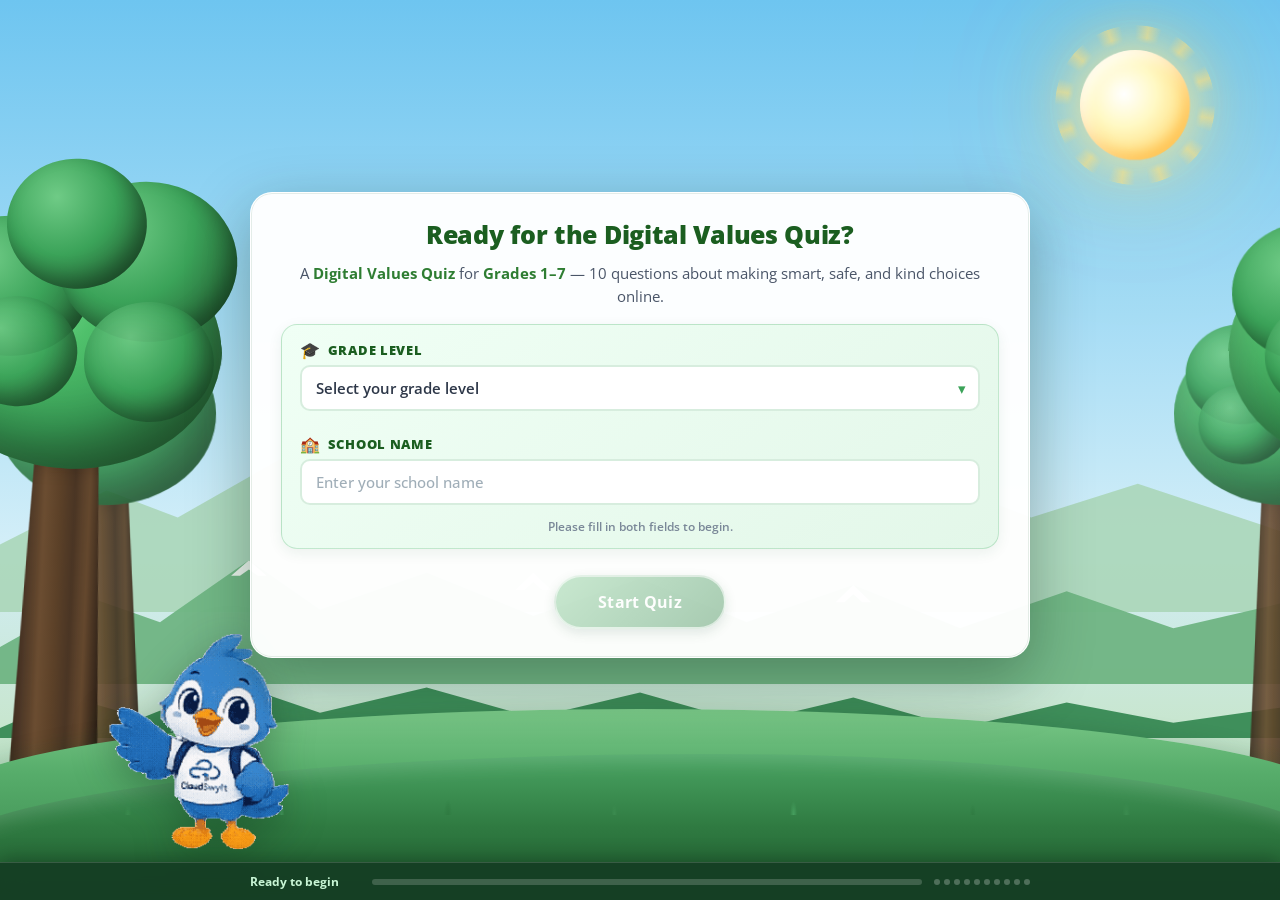
==== index.html @ fed589c4 "Add files via upload" ====
<!DOCTYPE html>
<html lang="en">
<head>
  <meta charset="UTF-8">
  <meta name="viewport" content="width=device-width, initial-scale=1.0">
  <title>Digital Values Quiz · Loading…</title>

  <!-- Instant redirect via meta refresh (works even if JS is disabled) -->
  <meta http-equiv="refresh" content="0; url=./assessment/assessment.html">

  <!-- Fallback: instantly replace the URL with JS (no history entry) -->
  <script>
    window.location.replace('./assessment/assessment.html');
  </script>

  <style>
    html, body {
      margin: 0;
      padding: 0;
      height: 100%;
      background: linear-gradient(180deg,
        #6ec5f0 0%,
        #a5dcf5 35%,
        #d2eef8 60%,
        #c8e6d0 80%,
        #8fc99a 100%);
      font-family: 'Open Sans', -apple-system, BlinkMacSystemFont, 'Segoe UI', Roboto, sans-serif;
      display: flex;
      align-items: center;
      justify-content: center;
      color: #1B5E20;
    }

    .loading-box {
      text-align: center;
      padding: 24px 32px;
      background: rgba(255, 255, 255, 0.9);
      border-radius: 20px;
      box-shadow: 0 12px 36px rgba(20, 60, 30, 0.25);
    }

    .loading-box h1 {
      font-size: 1.1rem;
      font-weight: 700;
      margin-bottom: 8px;
    }

    .loading-box p {
      font-size: 0.85rem;
      color: #4A5568;
      margin: 0;
    }

    .spinner {
      display: inline-block;
      width: 28px;
      height: 28px;
      margin-bottom: 12px;
      border: 3px solid rgba(59, 163, 89, 0.25);
      border-top-color: #3ba359;
      border-radius: 50%;
      animation: spin 0.8s linear infinite;
    }

    @keyframes spin {
      to { transform: rotate(360deg); }
    }
  </style>
</head>
<body>

  <div class="loading-box">
    <div class="spinner" aria-hidden="true"></div>
    <h1>Loading the Digital Values Quiz…</h1>
    <p>If you aren't redirected automatically, <a href="./assessment/assessment.html" style="color: #3ba359; font-weight: 700;">click here</a>.</p>
  </div>

</body>
</html>
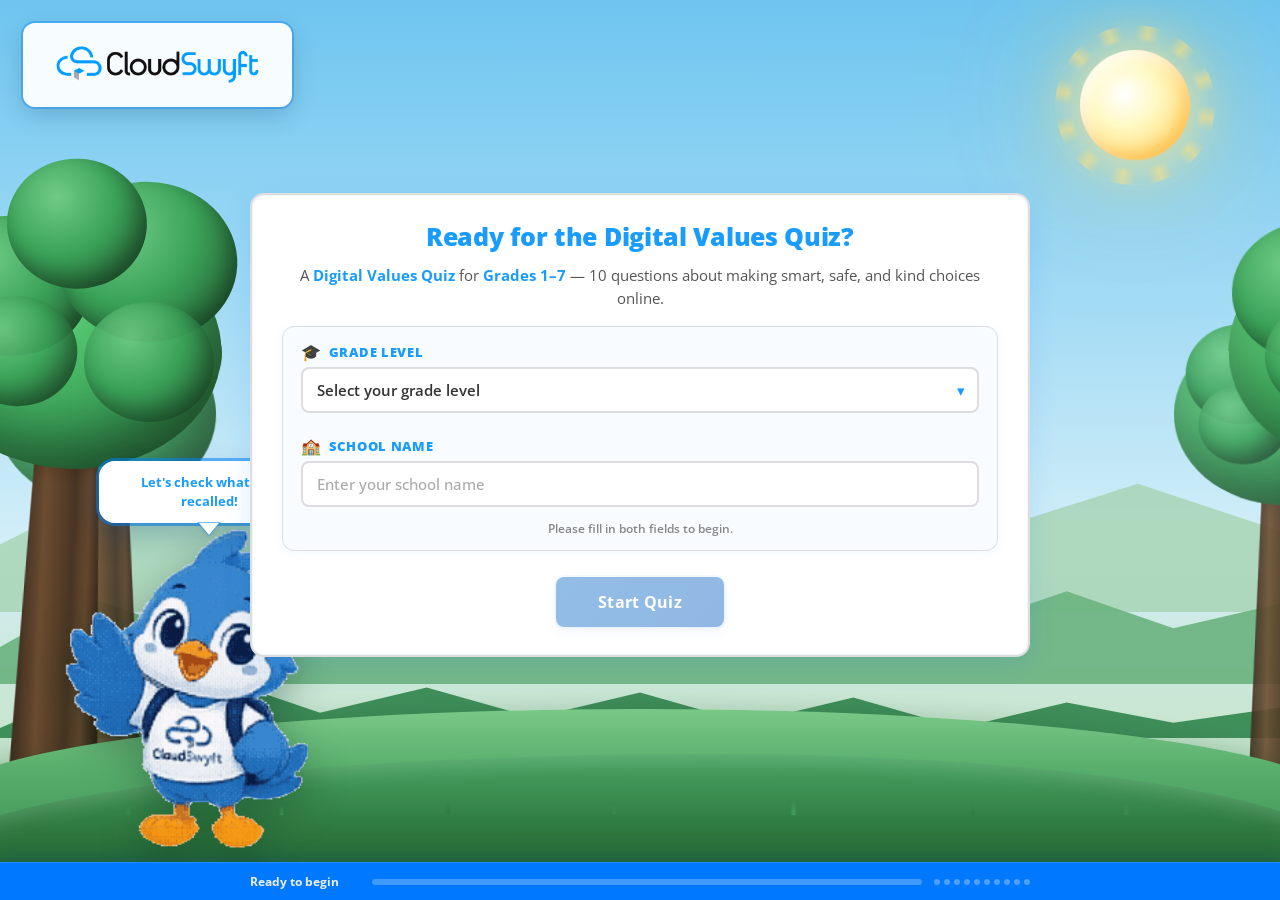
==== commit dd3928ad: "Add files via upload" ====
--- a/index.html
+++ b/index.html
@@ -5,10 +5,8 @@
   <meta name="viewport" content="width=device-width, initial-scale=1.0">
   <title>Digital Values Quiz · Loading…</title>
 
-  <!-- Instant redirect via meta refresh (works even if JS is disabled) -->
   <meta http-equiv="refresh" content="0; url=./assessment/assessment.html">
 
-  <!-- Fallback: instantly replace the URL with JS (no history entry) -->
   <script>
     window.location.replace('./assessment/assessment.html');
   </script>
